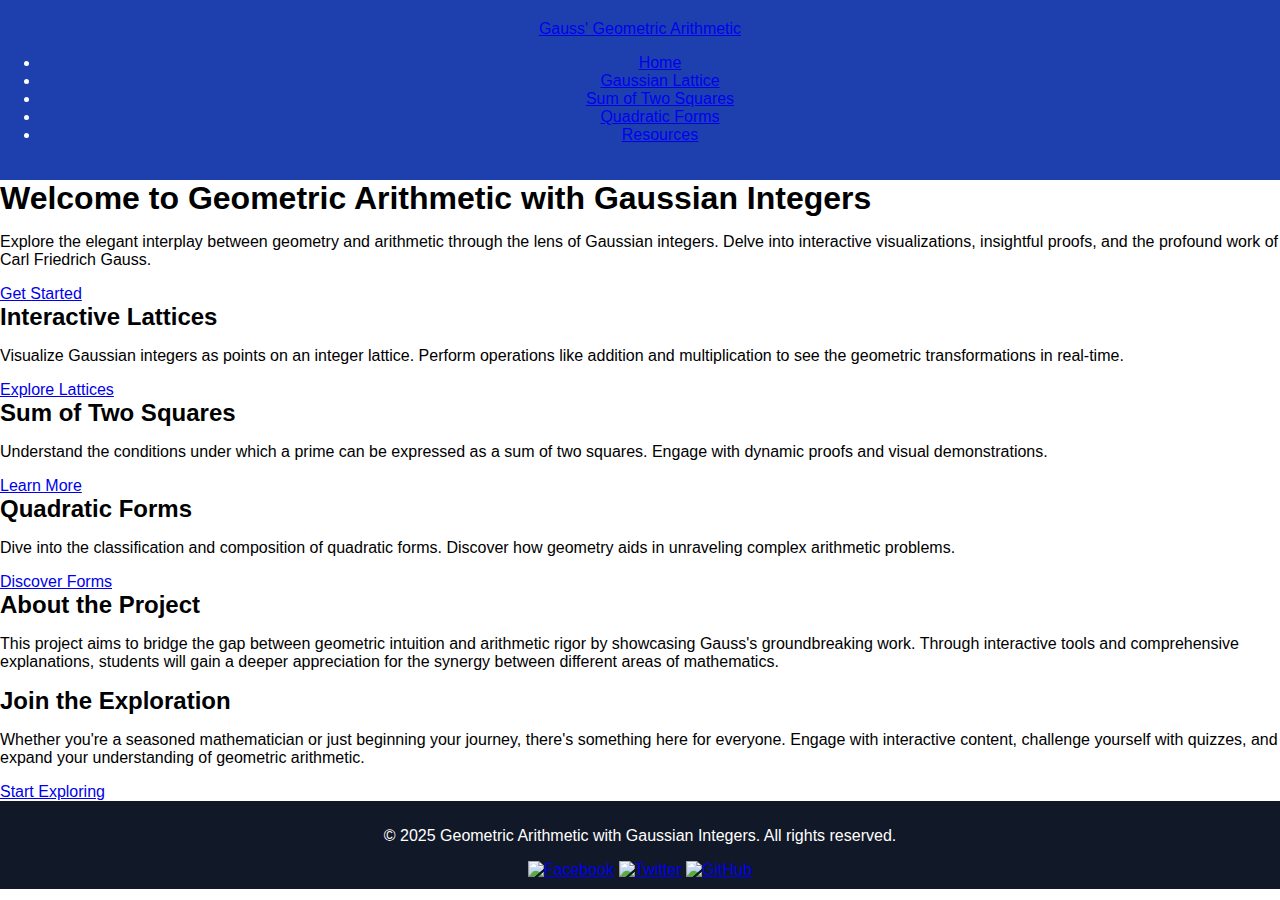
==== index.html @ 4eb1ebb0 "Update and rename index2.html to index.html" ====
<!DOCTYPE html>
<html lang="en">
<head>
    <meta charset="UTF-8">
    <meta name="viewport" content="width=device-width, initial-scale=1.0">
    <title>Geometric Arithmetic with Gaussian Integers</title>
    <link rel="stylesheet" href="styles.css">
    <link rel="icon" href="assets/favicon.ico" type="image/x-icon">
</head>
<body>
    <!-- Header with Navigation -->
    <header>
        <nav class="navbar">
            <div class="logo">
                <a href="index.html">Gauss' Geometric Arithmetic</a>
            </div>
            <ul class="nav-links">
                <li><a href="index.html">Home</a></li>
                <li><a href="1_gaussian_integer_lattice.html">Gaussian Lattice</a></li>
                <li><a href="sum_of_squares.html">Sum of Two Squares</a></li>
                <li><a href="quadratic_forms.html">Quadratic Forms</a></li>
                <li><a href="resources.html">Resources</a></li>
                <!-- Future pages can be added here -->
            </ul>
            <div class="hamburger">
                <span></span>
                <span></span>
                <span></span>
            </div>
        </nav>
    </header>

    <!-- Hero Section -->
    <section class="hero">
        <div class="hero-content">
            <h1>Welcome to Geometric Arithmetic with Gaussian Integers</h1>
            <p>Explore the elegant interplay between geometry and arithmetic through the lens of Gaussian integers. Delve into interactive visualizations, insightful proofs, and the profound work of Carl Friedrich Gauss.</p>
            <a href="exploring_gaussian_lattice.html" class="btn-primary">Get Started</a>
        </div>
    </section>

    <!-- Features Section -->
    <section class="features">
        <div class="feature">
            <h2>Interactive Lattices</h2>
            <p>Visualize Gaussian integers as points on an integer lattice. Perform operations like addition and multiplication to see the geometric transformations in real-time.</p>
            <a href="1_gaussian_integer_lattice.html" class="btn-secondary">Explore Lattices</a>
        </div>
        <div class="feature">
            <h2>Sum of Two Squares</h2>
            <p>Understand the conditions under which a prime can be expressed as a sum of two squares. Engage with dynamic proofs and visual demonstrations.</p>
            <a href="sum_of_squares.html" class="btn-secondary">Learn More</a>
        </div>
        <div class="feature">
            <h2>Quadratic Forms</h2>
            <p>Dive into the classification and composition of quadratic forms. Discover how geometry aids in unraveling complex arithmetic problems.</p>
            <a href="quadratic_forms.html" class="btn-secondary">Discover Forms</a>
        </div>
    </section>

    <!-- About Section -->
    <section class="about">
        <h2>About the Project</h2>
        <p>This project aims to bridge the gap between geometric intuition and arithmetic rigor by showcasing Gauss's groundbreaking work. Through interactive tools and comprehensive explanations, students will gain a deeper appreciation for the synergy between different areas of mathematics.</p>
    </section>

    <!-- Call to Action Section -->
    <section class="cta">
        <h2>Join the Exploration</h2>
        <p>Whether you're a seasoned mathematician or just beginning your journey, there's something here for everyone. Engage with interactive content, challenge yourself with quizzes, and expand your understanding of geometric arithmetic.</p>
        <a href="1_gaussian_integer_lattice.html" class="btn-primary">Start Exploring</a>
    </section>

    <!-- Footer -->
    <footer>
        <div class="footer-content">
            <p>&copy; 2025 Geometric Arithmetic with Gaussian Integers. All rights reserved.</p>
            <div class="social-links">
                <!-- Placeholder for social media icons -->
                <a href="#" aria-label="Facebook"><img src="assets/facebook-icon.png" alt="Facebook"></a>
                <a href="#" aria-label="Twitter"><img src="assets/twitter-icon.png" alt="Twitter"></a>
                <a href="#" aria-label="GitHub"><img src="assets/github-icon.png" alt="GitHub"></a>
            </div>
        </div>
    </footer>

    <!-- Tooltip for Interactive Elements -->
    <div id="tooltip" class="tooltip"></div>

    <!-- Script for Interactive Navigation (Optional) -->
    <script src="scripts.js"></script>
</body>
</html>
---- styles.css ----
body {
    font-family: Arial, sans-serif;
    margin: 0;
    padding: 0;
    box-sizing: border-box;
}

header {
    background-color: #1e40af;
    color: white;
    text-align: center;
    padding: 20px 0;
}

footer {
    background-color: #111827;
    color: white;
    text-align: center;
    padding: 10px 0;
}

h1, h2 {
    margin: 0;
}

.container {
    max-width: 1200px;
    margin: auto;
    padding: 0 15px;
}
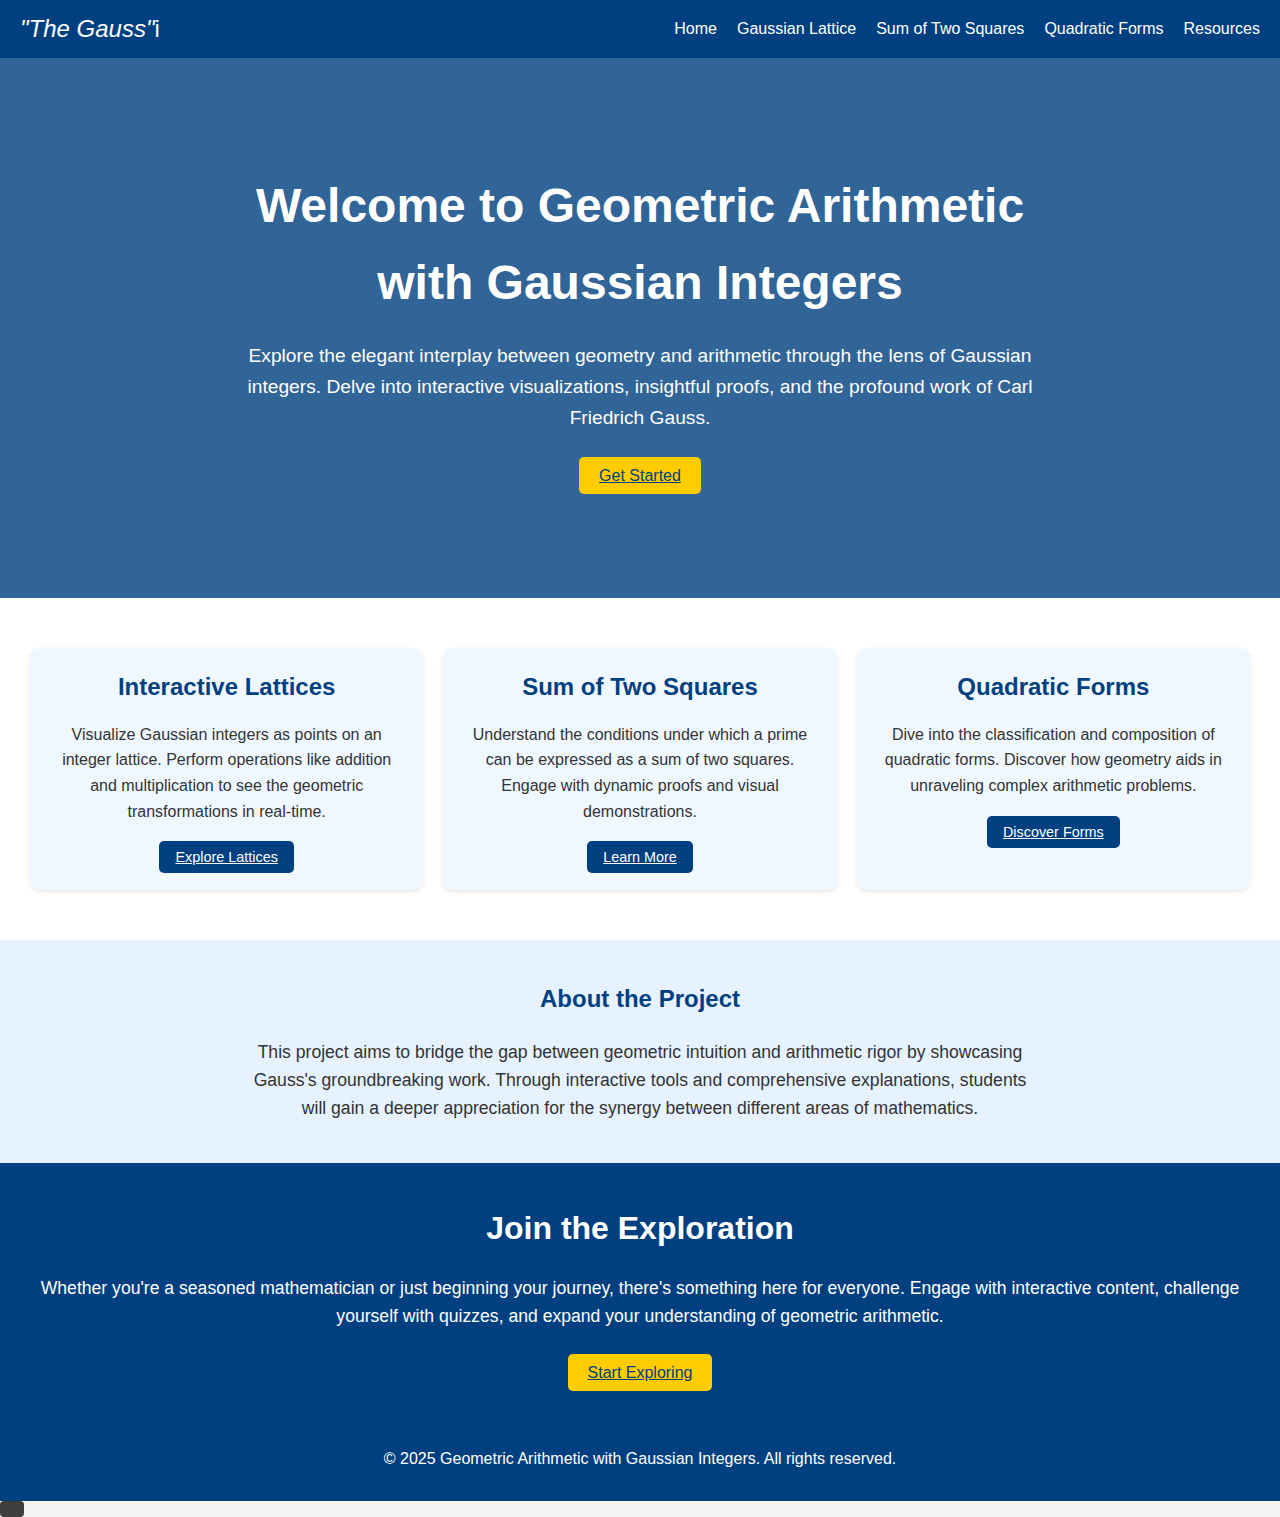
==== commit b8134c23: "Update index.html" ====
--- a/index.html
+++ b/index.html
@@ -12,7 +12,7 @@
     <header>
         <nav class="navbar">
             <div class="logo">
-                <a href="index.html">Gauss' Geometric Arithmetic</a>
+                <a href="index.html"><i>"The Gauss"</i>i</a>
             </div>
             <ul class="nav-links">
                 <li><a href="index.html">Home</a></li>
@@ -75,12 +75,12 @@
     <footer>
         <div class="footer-content">
             <p>&copy; 2025 Geometric Arithmetic with Gaussian Integers. All rights reserved.</p>
-            <div class="social-links">
-                <!-- Placeholder for social media icons -->
-                <a href="#" aria-label="Facebook"><img src="assets/facebook-icon.png" alt="Facebook"></a>
-                <a href="#" aria-label="Twitter"><img src="assets/twitter-icon.png" alt="Twitter"></a>
-                <a href="#" aria-label="GitHub"><img src="assets/github-icon.png" alt="GitHub"></a>
-            </div>
+            <!-- <div class="social-links"> -->
+                 <!-- Placeholder for social media icons -->
+            <!--     <a href="#" aria-label="Facebook"><img src="assets/facebook-icon.png" alt="Facebook"></a> -->
+            <!--     <a href="#" aria-label="Twitter"><img src="assets/twitter-icon.png" alt="Twitter"></a> -->
+            <!--     <a href="#" aria-label="GitHub"><img src="assets/github-icon.png" alt="GitHub"></a> -->
+            <!-- </div> -->
         </div>
     </footer>
 
--- a/styles.css
+++ b/styles.css
@@ -1,30 +1,275 @@
-body {
-    font-family: Arial, sans-serif;
+/* Reset CSS */
+* {
     margin: 0;
     padding: 0;
     box-sizing: border-box;
 }
 
-header {
-    background-color: #1e40af;
-    color: white;
-    text-align: center;
-    padding: 20px 0;
-}
-
+/* Base Styles */
+body {
+    font-family: 'Segoe UI', Tahoma, Geneva, Verdana, sans-serif;
+    line-height: 1.6;
+    color: #333;
+    background-color: #f4f4f4;
+}
+
+/* Navbar Styles */
+.navbar {
+    display: flex;
+    justify-content: space-between;
+    align-items: center;
+    background-color: #004080;
+    padding: 10px 20px;
+}
+
+.navbar .logo a {
+    color: #fff;
+    font-size: 1.5em;
+    text-decoration: none;
+}
+
+.navbar .nav-links {
+    list-style: none;
+    display: flex;
+}
+
+.navbar .nav-links li {
+    margin-left: 20px;
+}
+
+.navbar .nav-links a {
+    color: #fff;
+    text-decoration: none;
+    font-size: 1em;
+    transition: color 0.3s ease;
+}
+
+.navbar .nav-links a:hover {
+    color: #ffcc00;
+}
+
+/* Hamburger Menu (Hidden on Desktop) */
+.hamburger {
+    display: none;
+    flex-direction: column;
+    cursor: pointer;
+}
+
+.hamburger span {
+    height: 3px;
+    width: 25px;
+    background: #fff;
+    margin-bottom: 4px;
+    border-radius: 2px;
+}
+
+/* Hero Section */
+.hero {
+    background: linear-gradient(rgba(0, 64, 128, 0.8), rgba(0, 64, 128, 0.8)), url('assets/hero-bg.jpg') no-repeat center center/cover;
+    height: 60vh;
+    display: flex;
+    justify-content: center;
+    align-items: center;
+    color: #fff;
+    text-align: center;
+}
+
+.hero-content {
+    max-width: 800px;
+}
+
+.hero-content h1 {
+    font-size: 3em;
+    margin-bottom: 20px;
+}
+
+.hero-content p {
+    font-size: 1.2em;
+    margin-bottom: 30px;
+}
+
+.btn-primary {
+    background-color: #ffcc00;
+    color: #004080;
+    padding: 10px 20px;
+    border: none;
+    cursor: pointer;
+    font-size: 1em;
+    border-radius: 5px;
+    transition: background-color 0.3s ease;
+}
+
+.btn-primary:hover {
+    background-color: #e6b800;
+}
+
+/* Features Section */
+.features {
+    display: flex;
+    justify-content: space-around;
+    padding: 40px 20px;
+    background-color: #fff;
+    flex-wrap: wrap;
+}
+
+.feature {
+    flex: 1 1 300px;
+    margin: 10px;
+    padding: 20px;
+    background-color: #f0f8ff;
+    border-radius: 10px;
+    box-shadow: 0 2px 5px rgba(0,0,0,0.1);
+    text-align: center;
+}
+
+.feature h2 {
+    margin-bottom: 15px;
+    color: #004080;
+}
+
+.feature p {
+    margin-bottom: 20px;
+}
+
+.btn-secondary {
+    background-color: #004080;
+    color: #fff;
+    padding: 8px 16px;
+    border: none;
+    cursor: pointer;
+    font-size: 0.9em;
+    border-radius: 5px;
+    transition: background-color 0.3s ease;
+}
+
+.btn-secondary:hover {
+    background-color: #003366;
+}
+
+/* About Section */
+.about {
+    padding: 40px 20px;
+    background-color: #e6f2ff;
+    text-align: center;
+}
+
+.about h2 {
+    margin-bottom: 20px;
+    color: #004080;
+}
+
+.about p {
+    max-width: 800px;
+    margin: 0 auto;
+    font-size: 1.1em;
+}
+
+/* Call to Action Section */
+.cta {
+    padding: 40px 20px;
+    background-color: #004080;
+    color: #fff;
+    text-align: center;
+}
+
+.cta h2 {
+    margin-bottom: 20px;
+    font-size: 2em;
+}
+
+.cta p {
+    margin-bottom: 30px;
+    font-size: 1.1em;
+}
+
+.cta .btn-primary {
+    background-color: #ffcc00;
+    color: #004080;
+    padding: 10px 20px;
+    border: none;
+    cursor: pointer;
+    font-size: 1em;
+    border-radius: 5px;
+    transition: background-color 0.3s ease;
+}
+
+.cta .btn-primary:hover {
+    background-color: #e6b800;
+}
+
+/* Footer Styles */
 footer {
-    background-color: #111827;
-    color: white;
-    text-align: center;
-    padding: 10px 0;
-}
-
-h1, h2 {
-    margin: 0;
-}
-
-.container {
-    max-width: 1200px;
-    margin: auto;
-    padding: 0 15px;
-}+    background-color: #004080;
+    color: #fff;
+    padding: 20px;
+    text-align: center;
+}
+
+.footer-content {
+    display: flex;
+    flex-direction: column;
+    align-items: center;
+}
+
+.footer-content p {
+    margin-bottom: 10px;
+}
+
+.social-links a {
+    margin: 0 10px;
+    display: inline-block;
+}
+
+.social-links img {
+    width: 24px;
+    height: 24px;
+    transition: opacity 0.3s ease;
+}
+
+.social-links img:hover {
+    opacity: 0.7;
+}
+
+/* Tooltip Styles */
+.tooltip {
+    position: absolute;
+    background-color: rgba(0, 0, 0, 0.75);
+    color: #fff;
+    padding: 8px 12px;
+    border-radius: 4px;
+    pointer-events: none;
+    font-size: 0.9em;
+    z-index: 1000;
+    white-space: nowrap;
+    transition: opacity 0.3s ease;
+}
+
+/* Responsive Styles */
+@media (max-width: 768px) {
+    .navbar .nav-links {
+        position: absolute;
+        top: 60px;
+        right: 0;
+        background-color: #004080;
+        flex-direction: column;
+        width: 200px;
+        display: none;
+    }
+
+    .navbar .nav-links li {
+        margin: 10px 0;
+    }
+
+    .hamburger {
+        display: flex;
+    }
+
+    .navbar.active .nav-links {
+        display: flex;
+    }
+
+    .features {
+        flex-direction: column;
+        align-items: center;
+    }
+}
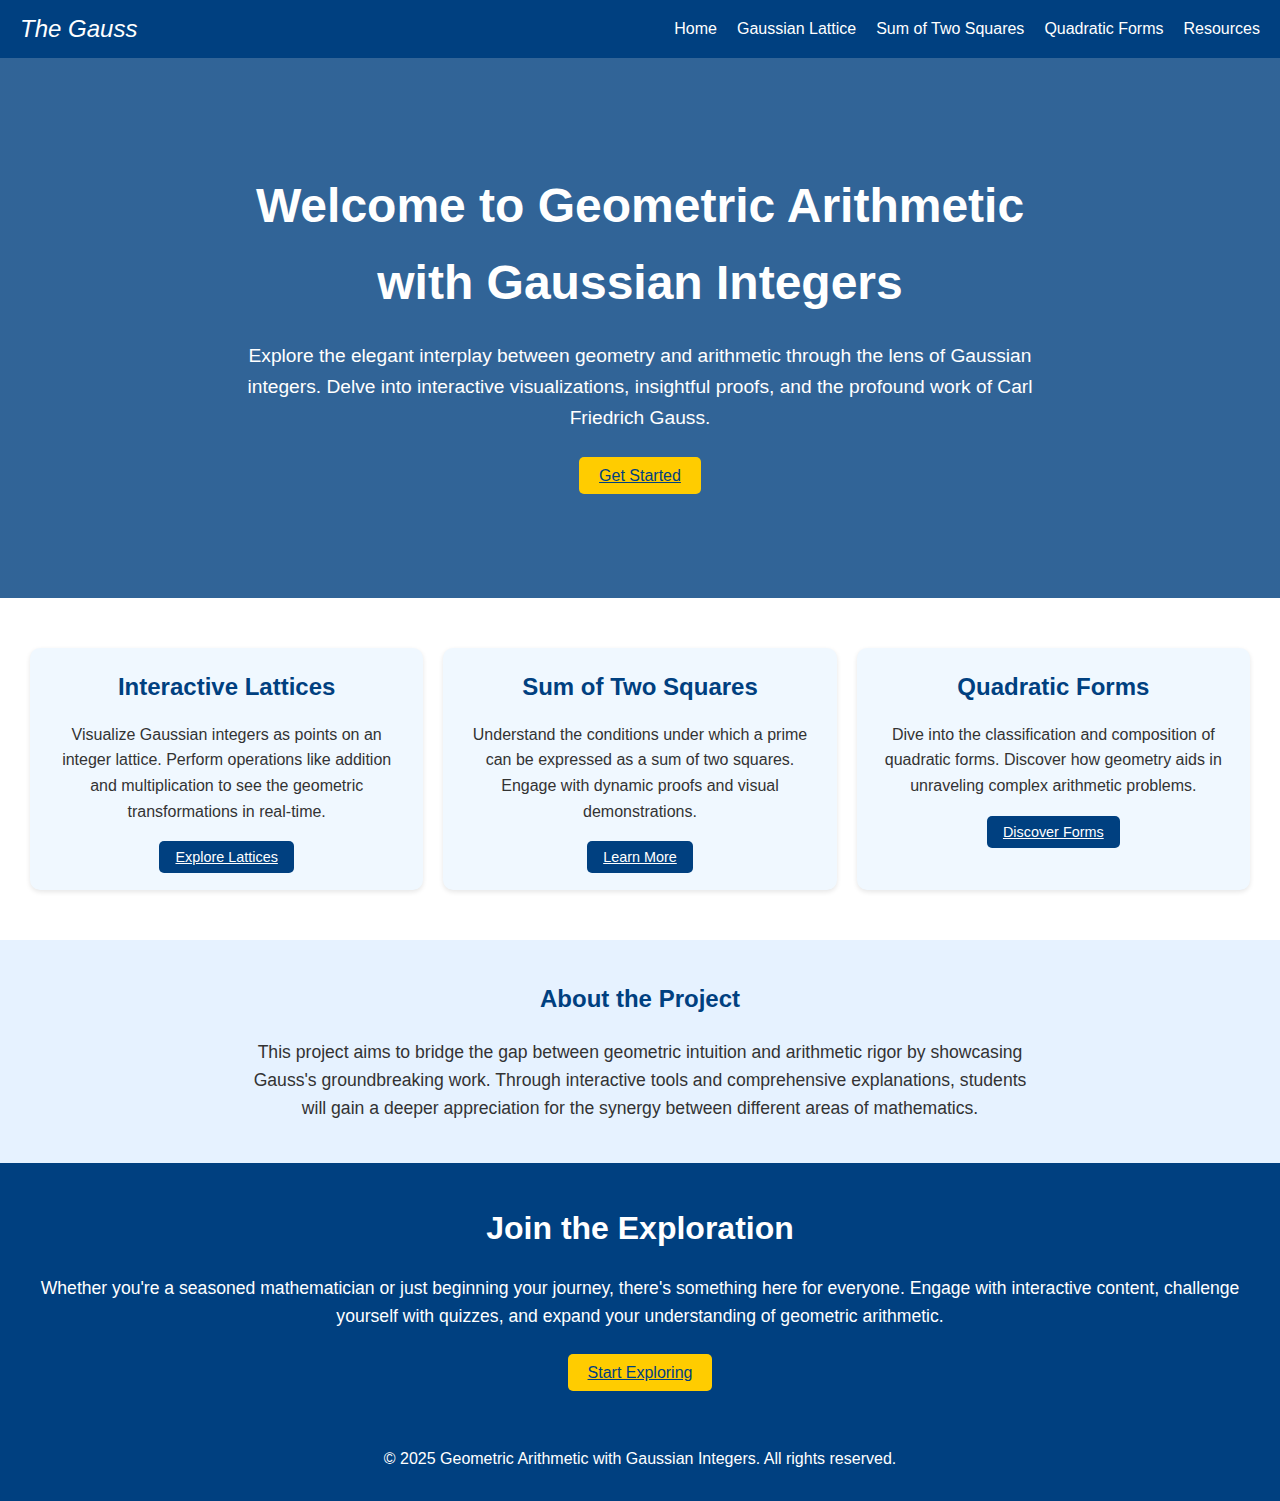
==== commit aa218fe3: "Update index.html" ====
--- a/index.html
+++ b/index.html
@@ -12,7 +12,7 @@
     <header>
         <nav class="navbar">
             <div class="logo">
-                <a href="index.html"><i>"The Gauss"</i>i</a>
+                <a href="index.html"><i>The Gauss</i></a>
             </div>
             <ul class="nav-links">
                 <li><a href="index.html">Home</a></li>
@@ -85,7 +85,7 @@
     </footer>
 
     <!-- Tooltip for Interactive Elements -->
-    <div id="tooltip" class="tooltip"></div>
+    <!-- <div id="tooltip" class="tooltip"></div> -->
 
     <!-- Script for Interactive Navigation (Optional) -->
     <script src="scripts.js"></script>
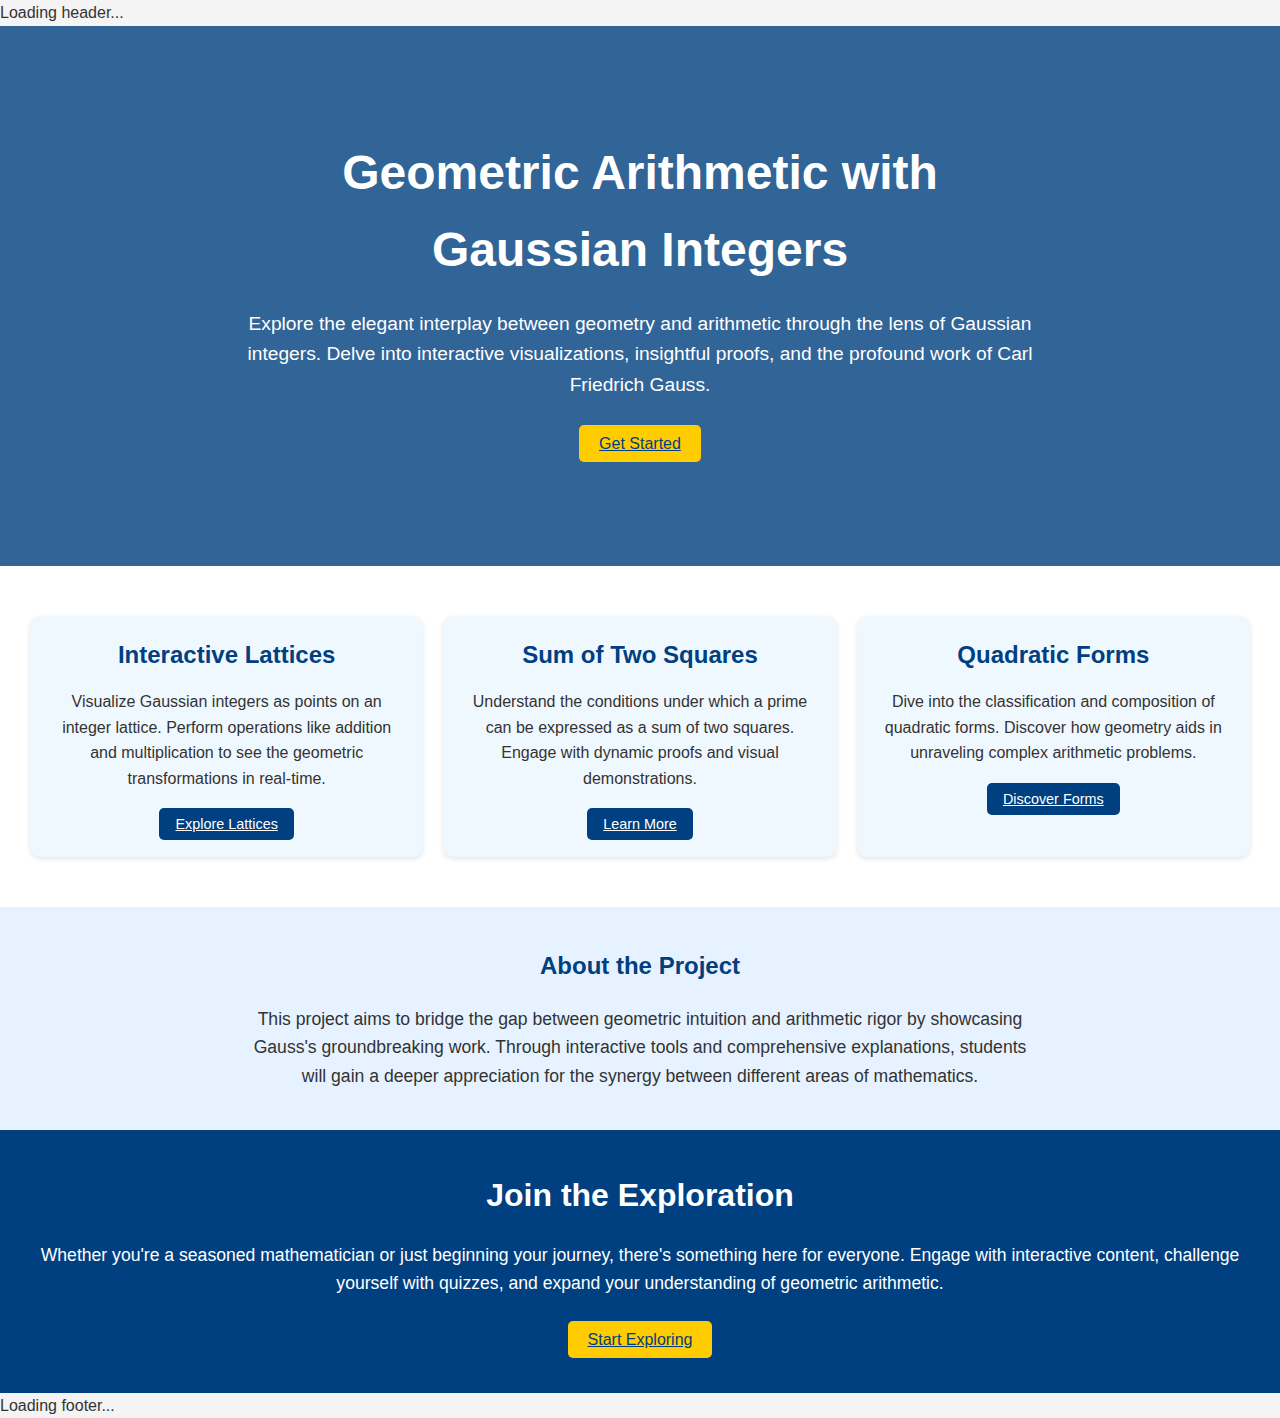
==== commit c4547ed5: "Update index.html" ====
--- a/index.html
+++ b/index.html
@@ -8,32 +8,13 @@
     <link rel="icon" href="assets/favicon.ico" type="image/x-icon">
 </head>
 <body>
-    <!-- Header with Navigation -->
-    <header>
-        <nav class="navbar">
-            <div class="logo">
-                <a href="index.html"><i>The Gauss</i></a>
-            </div>
-            <ul class="nav-links">
-                <li><a href="index.html">Home</a></li>
-                <li><a href="1_gaussian_integer_lattice.html">Gaussian Lattice</a></li>
-                <li><a href="sum_of_squares.html">Sum of Two Squares</a></li>
-                <li><a href="quadratic_forms.html">Quadratic Forms</a></li>
-                <li><a href="resources.html">Resources</a></li>
-                <!-- Future pages can be added here -->
-            </ul>
-            <div class="hamburger">
-                <span></span>
-                <span></span>
-                <span></span>
-            </div>
-        </nav>
-    </header>
+    <!-- Placeholder for Header -->
+    <div id="header">Loading header...</div>
 
     <!-- Hero Section -->
     <section class="hero">
         <div class="hero-content">
-            <h1>Welcome to Geometric Arithmetic with Gaussian Integers</h1>
+            <h1>Geometric Arithmetic with Gaussian Integers</h1>
             <p>Explore the elegant interplay between geometry and arithmetic through the lens of Gaussian integers. Delve into interactive visualizations, insightful proofs, and the profound work of Carl Friedrich Gauss.</p>
             <a href="exploring_gaussian_lattice.html" class="btn-primary">Get Started</a>
         </div>
@@ -71,23 +52,10 @@
         <a href="1_gaussian_integer_lattice.html" class="btn-primary">Start Exploring</a>
     </section>
 
-    <!-- Footer -->
-    <footer>
-        <div class="footer-content">
-            <p>&copy; 2025 Geometric Arithmetic with Gaussian Integers. All rights reserved.</p>
-            <!-- <div class="social-links"> -->
-                 <!-- Placeholder for social media icons -->
-            <!--     <a href="#" aria-label="Facebook"><img src="assets/facebook-icon.png" alt="Facebook"></a> -->
-            <!--     <a href="#" aria-label="Twitter"><img src="assets/twitter-icon.png" alt="Twitter"></a> -->
-            <!--     <a href="#" aria-label="GitHub"><img src="assets/github-icon.png" alt="GitHub"></a> -->
-            <!-- </div> -->
-        </div>
-    </footer>
+    <!-- Placeholder for Footer -->
+    <div id="footer">Loading footer...</div>
 
-    <!-- Tooltip for Interactive Elements -->
-    <!-- <div id="tooltip" class="tooltip"></div> -->
-
-    <!-- Script for Interactive Navigation (Optional) -->
+    <!-- Script for Interactive Navigation and Loading Header/Footer -->
     <script src="scripts.js"></script>
 </body>
 </html>
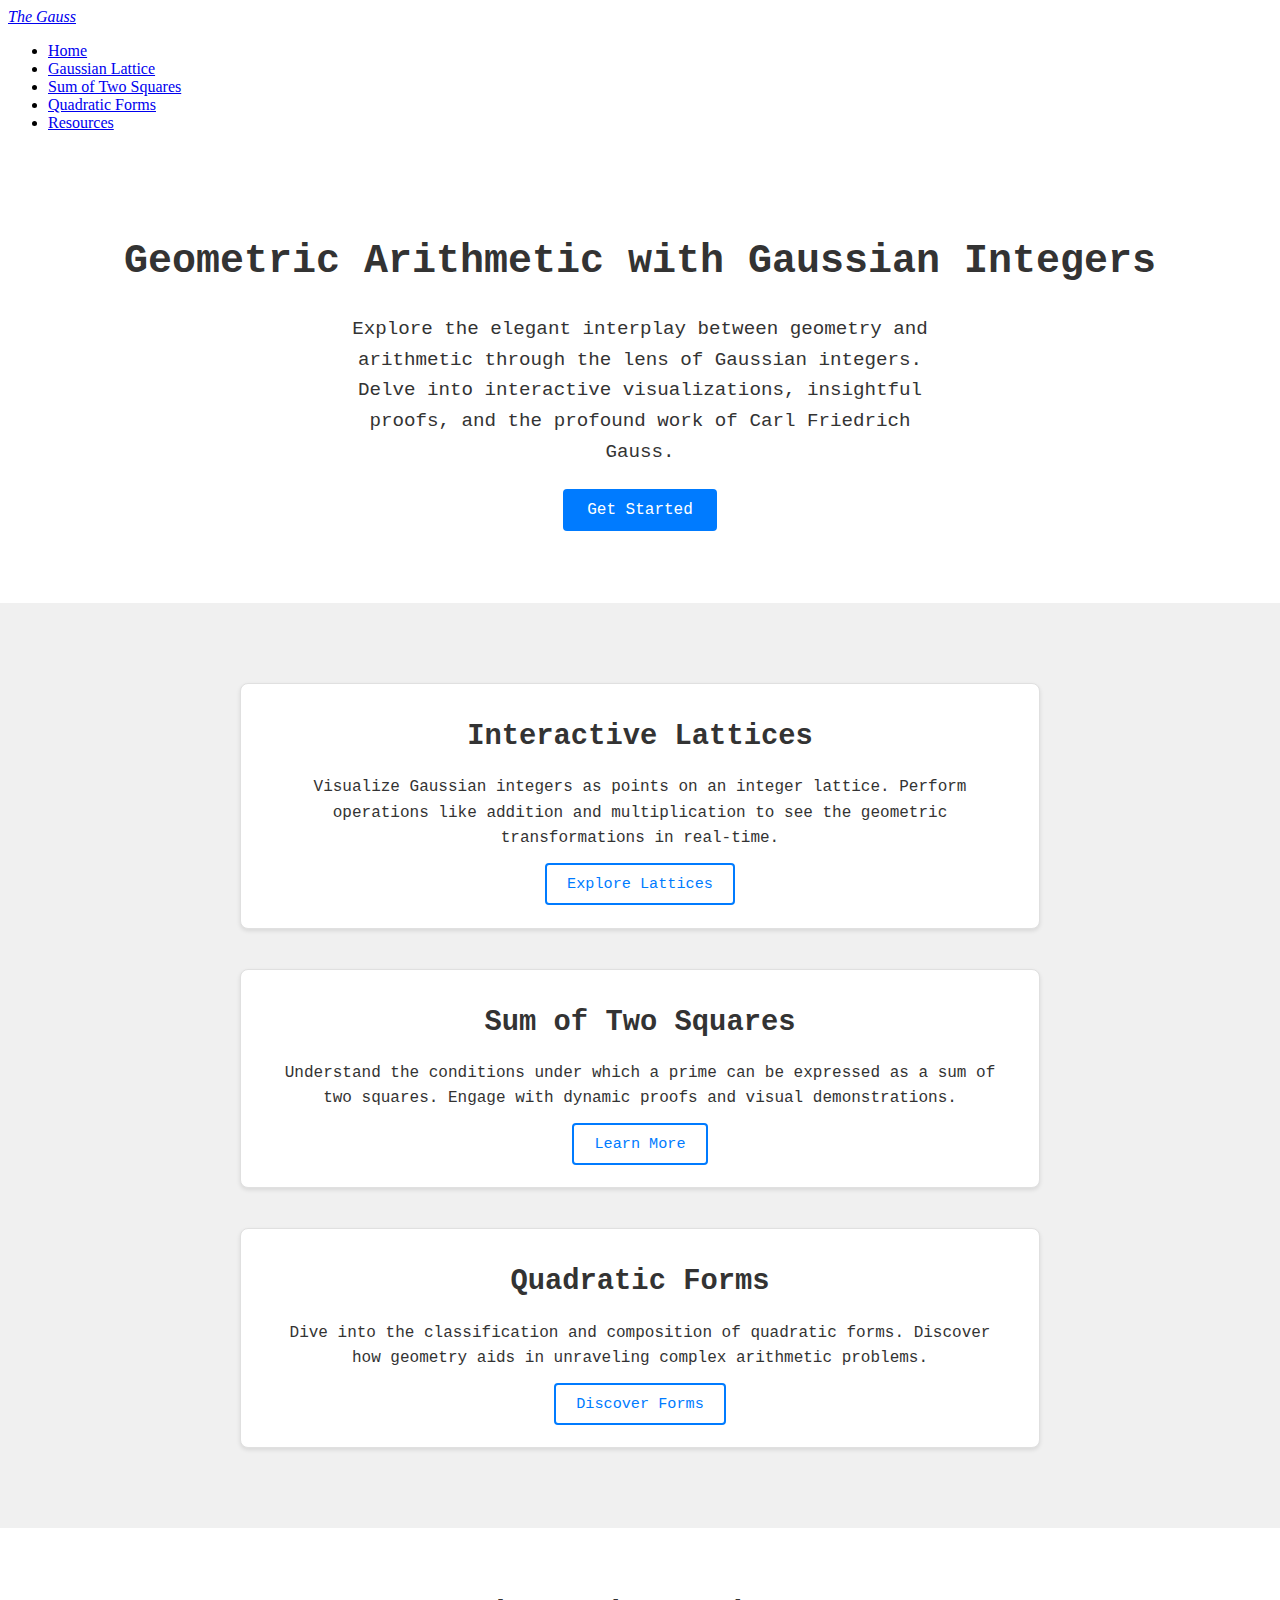
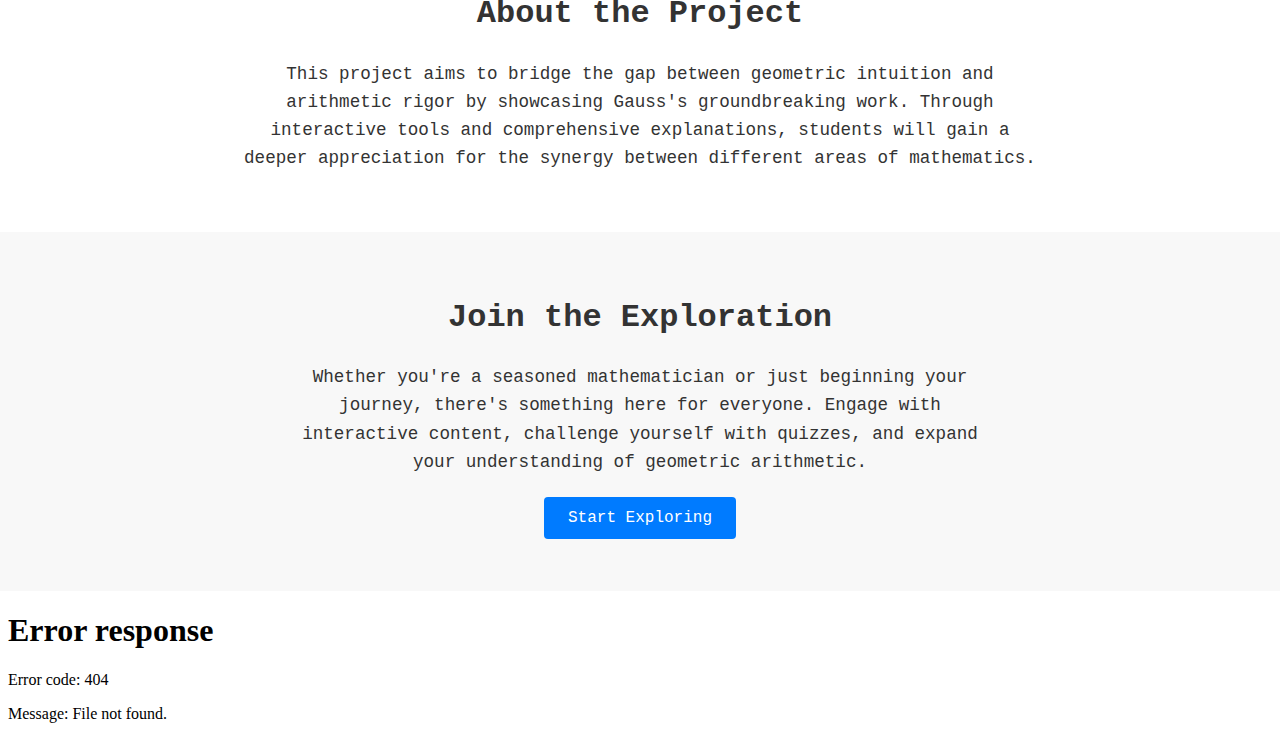
==== commit da9141e1: "Update index.html" ====
--- a/index.html
+++ b/index.html
@@ -8,8 +8,7 @@
     <link rel="icon" href="assets/favicon.ico" type="image/x-icon">
 </head>
 <body>
-    <!-- Placeholder for Header -->
-    <div id="header">Loading header...</div>
+    <iframe src="header.html" style="width: 100%; border: none;"></iframe>
 
     <!-- Hero Section -->
     <section class="hero">
@@ -52,8 +51,7 @@
         <a href="1_gaussian_integer_lattice.html" class="btn-primary">Start Exploring</a>
     </section>
 
-    <!-- Placeholder for Footer -->
-    <div id="footer">Loading footer...</div>
+    <iframe src="footer.html" style="width: 100%; border: none;"></iframe>
 
     <!-- Script for Interactive Navigation and Loading Header/Footer -->
     <script src="scripts.js"></script>
--- a/styles.css
+++ b/styles.css
@@ -1,56 +1,63 @@
-/* Reset CSS */
+/* styles.css */
+
+/* Reset some basic elements for consistency */
 * {
     margin: 0;
     padding: 0;
     box-sizing: border-box;
 }
 
-/* Base Styles */
+/* Set the Courier font for the entire website */
 body {
-    font-family: 'Segoe UI', Tahoma, Geneva, Verdana, sans-serif;
+    font-family: 'Courier New', Courier, monospace;
+    background-color: #ffffff; /* White background for minimalism */
+    color: #333333; /* Dark gray text for readability */
     line-height: 1.6;
-    color: #333;
-    background-color: #f4f4f4;
-}
-
-/* Navbar Styles */
+    min-height: 100vh;
+    display: flex;
+    flex-direction: column;
+}
+
+/* Header Styling */
+header {
+    background-color: #f8f8f8; /* Light gray background */
+    padding: 20px 40px;
+    border-bottom: 1px solid #e0e0e0;
+}
+
 .navbar {
     display: flex;
     justify-content: space-between;
     align-items: center;
-    background-color: #004080;
-    padding: 10px 20px;
-}
-
-.navbar .logo a {
-    color: #fff;
-    font-size: 1.5em;
-    text-decoration: none;
-}
-
-.navbar .nav-links {
+}
+
+.logo a {
+    text-decoration: none;
+    color: #333333;
+    font-size: 1.5rem;
+    font-weight: bold;
+}
+
+.nav-links {
     list-style: none;
     display: flex;
-}
-
-.navbar .nav-links li {
-    margin-left: 20px;
-}
-
-.navbar .nav-links a {
-    color: #fff;
-    text-decoration: none;
-    font-size: 1em;
+    gap: 20px;
+}
+
+.nav-links li a {
+    text-decoration: none;
+    color: #333333;
+    font-size: 1rem;
     transition: color 0.3s ease;
 }
 
-.navbar .nav-links a:hover {
-    color: #ffcc00;
-}
-
-/* Hamburger Menu (Hidden on Desktop) */
+.nav-links li a:hover {
+    color: #007BFF; /* Accent color on hover */
+}
+
+/* Hamburger Menu (for future responsiveness) */
 .hamburger {
-    display: none;
+    display: none; /* Hidden by default */
     flex-direction: column;
     cursor: pointer;
 }
@@ -58,218 +65,178 @@
 .hamburger span {
     height: 3px;
     width: 25px;
-    background: #fff;
+    background: #333;
     margin-bottom: 4px;
-    border-radius: 2px;
+    border-radius: 5px;
 }
 
 /* Hero Section */
 .hero {
-    background: linear-gradient(rgba(0, 64, 128, 0.8), rgba(0, 64, 128, 0.8)), url('assets/hero-bg.jpg') no-repeat center center/cover;
-    height: 60vh;
-    display: flex;
-    justify-content: center;
-    align-items: center;
-    color: #fff;
-    text-align: center;
-}
-
-.hero-content {
-    max-width: 800px;
+    background-color: #ffffff;
+    padding: 80px 40px;
+    text-align: center;
 }
 
 .hero-content h1 {
-    font-size: 3em;
+    font-size: 2.5rem;
     margin-bottom: 20px;
 }
 
 .hero-content p {
-    font-size: 1.2em;
+    font-size: 1.2rem;
     margin-bottom: 30px;
+    max-width: 600px;
+    margin-left: auto;
+    margin-right: auto;
 }
 
 .btn-primary {
-    background-color: #ffcc00;
-    color: #004080;
-    padding: 10px 20px;
+    background-color: #007BFF; /* Primary accent color */
+    color: #ffffff;
+    padding: 12px 24px;
+    text-decoration: none;
     border: none;
-    cursor: pointer;
-    font-size: 1em;
-    border-radius: 5px;
+    border-radius: 4px;
+    font-size: 1rem;
     transition: background-color 0.3s ease;
 }
 
 .btn-primary:hover {
-    background-color: #e6b800;
+    background-color: #0056b3;
 }
 
 /* Features Section */
 .features {
     display: flex;
-    justify-content: space-around;
-    padding: 40px 20px;
-    background-color: #fff;
-    flex-wrap: wrap;
+    flex-direction: column;
+    align-items: center;
+    padding: 60px 40px;
+    background-color: #f0f0f0; /* Slightly darker background */
 }
 
 .feature {
-    flex: 1 1 300px;
-    margin: 10px;
-    padding: 20px;
-    background-color: #f0f8ff;
-    border-radius: 10px;
-    box-shadow: 0 2px 5px rgba(0,0,0,0.1);
+    background-color: #ffffff;
+    padding: 30px 40px;
+    margin: 20px 0;
+    width: 100%;
+    max-width: 800px;
+    border: 1px solid #e0e0e0;
+    border-radius: 8px;
+    box-shadow: 0 2px 4px rgba(0, 0, 0, 0.1);
     text-align: center;
 }
 
 .feature h2 {
+    font-size: 1.8rem;
     margin-bottom: 15px;
-    color: #004080;
 }
 
 .feature p {
+    font-size: 1rem;
     margin-bottom: 20px;
 }
 
 .btn-secondary {
-    background-color: #004080;
-    color: #fff;
-    padding: 8px 16px;
-    border: none;
-    cursor: pointer;
-    font-size: 0.9em;
-    border-radius: 5px;
-    transition: background-color 0.3s ease;
+    background-color: #ffffff;
+    color: #007BFF;
+    padding: 10px 20px;
+    text-decoration: none;
+    border: 2px solid #007BFF;
+    border-radius: 4px;
+    font-size: 0.95rem;
+    transition: background-color 0.3s ease, color 0.3s ease;
 }
 
 .btn-secondary:hover {
-    background-color: #003366;
+    background-color: #007BFF;
+    color: #ffffff;
 }
 
 /* About Section */
 .about {
-    padding: 40px 20px;
-    background-color: #e6f2ff;
+    padding: 60px 40px;
     text-align: center;
 }
 
 .about h2 {
-    margin-bottom: 20px;
-    color: #004080;
+    font-size: 2rem;
+    margin-bottom: 20px;
 }
 
 .about p {
+    font-size: 1.1rem;
     max-width: 800px;
-    margin: 0 auto;
-    font-size: 1.1em;
+    margin-left: auto;
+    margin-right: auto;
 }
 
 /* Call to Action Section */
 .cta {
-    padding: 40px 20px;
-    background-color: #004080;
-    color: #fff;
+    background-color: #f8f8f8;
+    padding: 60px 40px;
     text-align: center;
 }
 
 .cta h2 {
-    margin-bottom: 20px;
-    font-size: 2em;
+    font-size: 2rem;
+    margin-bottom: 20px;
 }
 
 .cta p {
+    font-size: 1.1rem;
     margin-bottom: 30px;
-    font-size: 1.1em;
+    max-width: 700px;
+    margin-left: auto;
+    margin-right: auto;
 }
 
 .cta .btn-primary {
-    background-color: #ffcc00;
-    color: #004080;
-    padding: 10px 20px;
-    border: none;
-    cursor: pointer;
-    font-size: 1em;
-    border-radius: 5px;
-    transition: background-color 0.3s ease;
-}
-
-.cta .btn-primary:hover {
-    background-color: #e6b800;
-}
-
-/* Footer Styles */
+    /* Reusing primary button styles */
+}
+
+/* Footer Styling */
 footer {
-    background-color: #004080;
-    color: #fff;
-    padding: 20px;
-    text-align: center;
-}
-
-.footer-content {
-    display: flex;
-    flex-direction: column;
-    align-items: center;
+    background-color: #f8f8f8;
+    padding: 20px 40px;
+    border-top: 1px solid #e0e0e0;
+    text-align: center;
 }
 
 .footer-content p {
-    margin-bottom: 10px;
-}
-
-.social-links a {
-    margin: 0 10px;
-    display: inline-block;
-}
-
-.social-links img {
-    width: 24px;
-    height: 24px;
-    transition: opacity 0.3s ease;
-}
-
-.social-links img:hover {
-    opacity: 0.7;
-}
-
-/* Tooltip Styles */
-.tooltip {
-    position: absolute;
-    background-color: rgba(0, 0, 0, 0.75);
-    color: #fff;
-    padding: 8px 12px;
-    border-radius: 4px;
-    pointer-events: none;
-    font-size: 0.9em;
-    z-index: 1000;
-    white-space: nowrap;
-    transition: opacity 0.3s ease;
-}
-
-/* Responsive Styles */
+    color: #666666;
+    font-size: 0.95rem;
+}
+
+/* Responsive Design */
 @media (max-width: 768px) {
-    .navbar .nav-links {
-        position: absolute;
-        top: 60px;
-        right: 0;
-        background-color: #004080;
+    .navbar {
         flex-direction: column;
-        width: 200px;
-        display: none;
-    }
-
-    .navbar .nav-links li {
-        margin: 10px 0;
+        align-items: flex-start;
+    }
+
+    .nav-links {
+        flex-direction: column;
+        width: 100%;
+        display: none; /* Hidden by default */
+    }
+
+    .nav-links.open {
+        display: flex;
     }
 
     .hamburger {
-        display: flex;
-    }
-
-    .navbar.active .nav-links {
-        display: flex;
+        display: flex; /* Show hamburger on small screens */
     }
 
     .features {
-        flex-direction: column;
-        align-items: center;
-    }
-}
+        padding: 40px 20px;
+    }
+
+    .feature {
+        padding: 20px;
+    }
+
+    .hero, .about, .cta {
+        padding: 40px 20px;
+    }
+}
